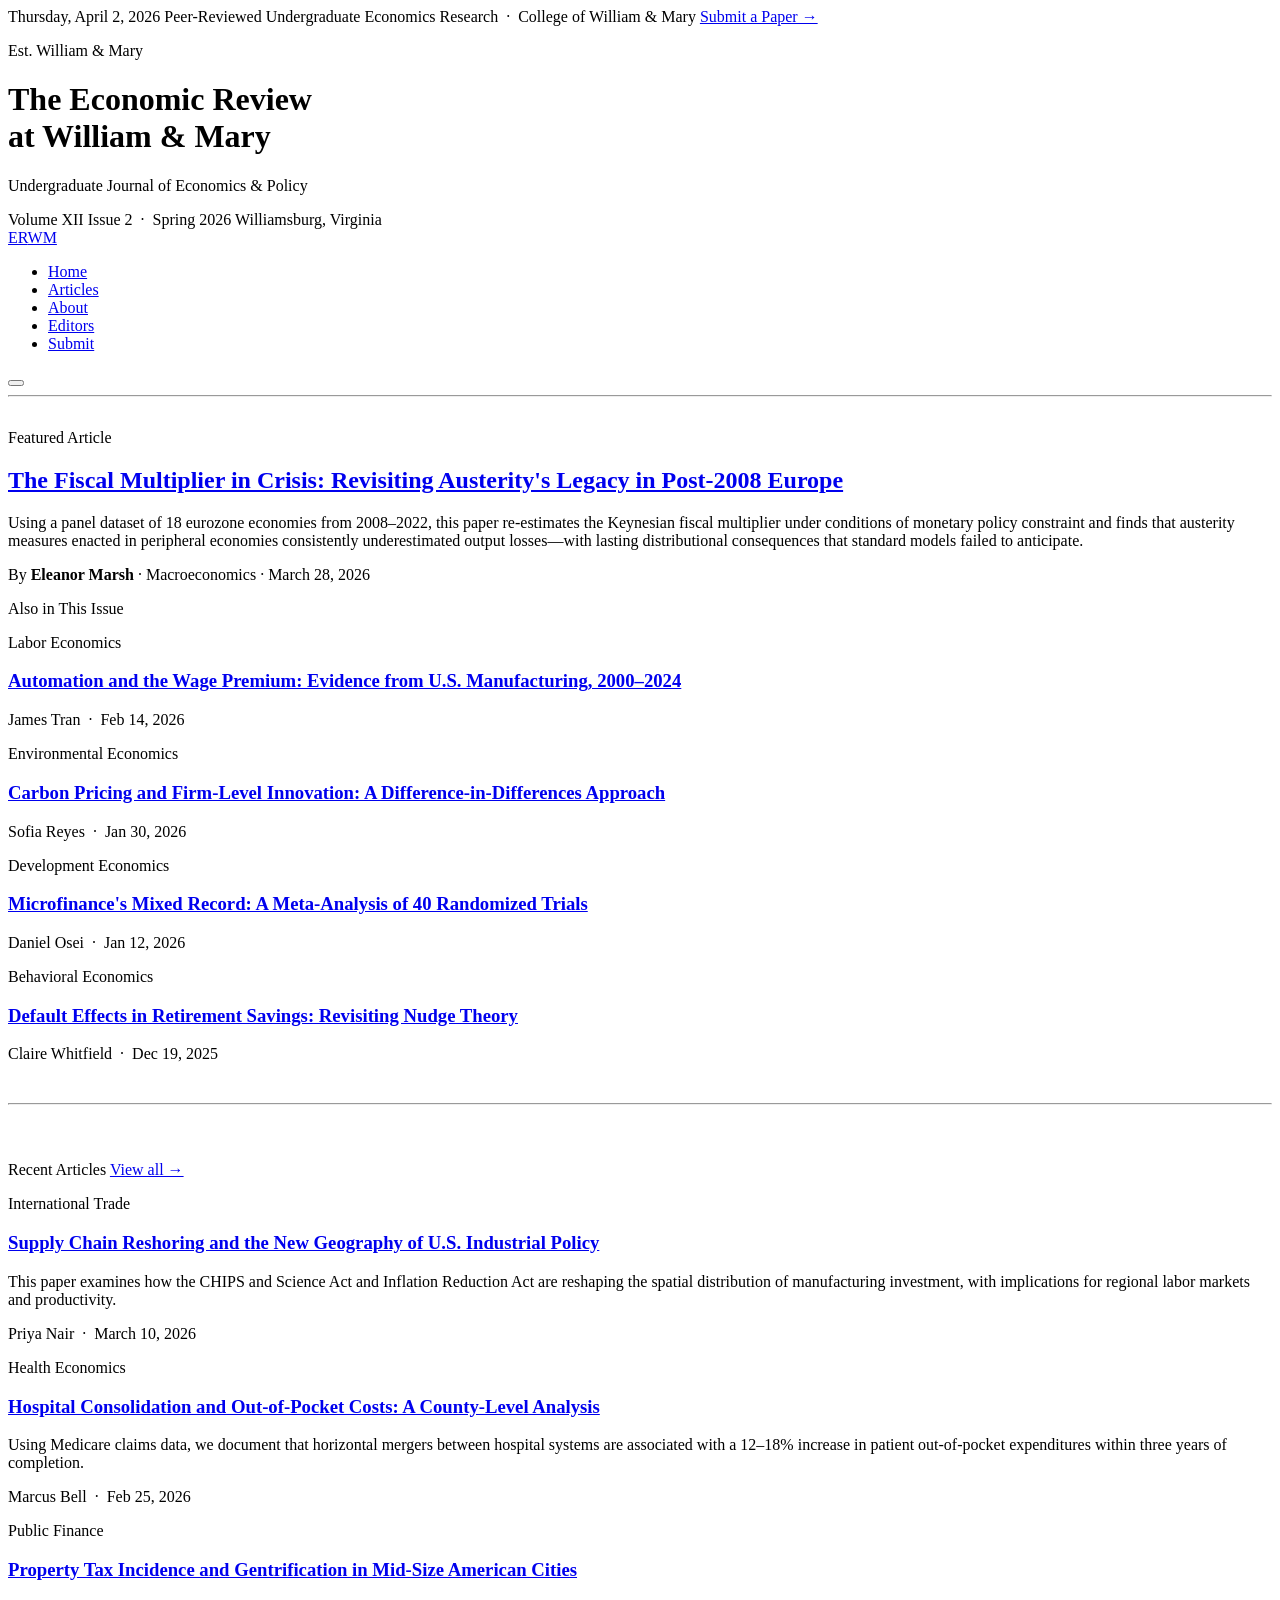
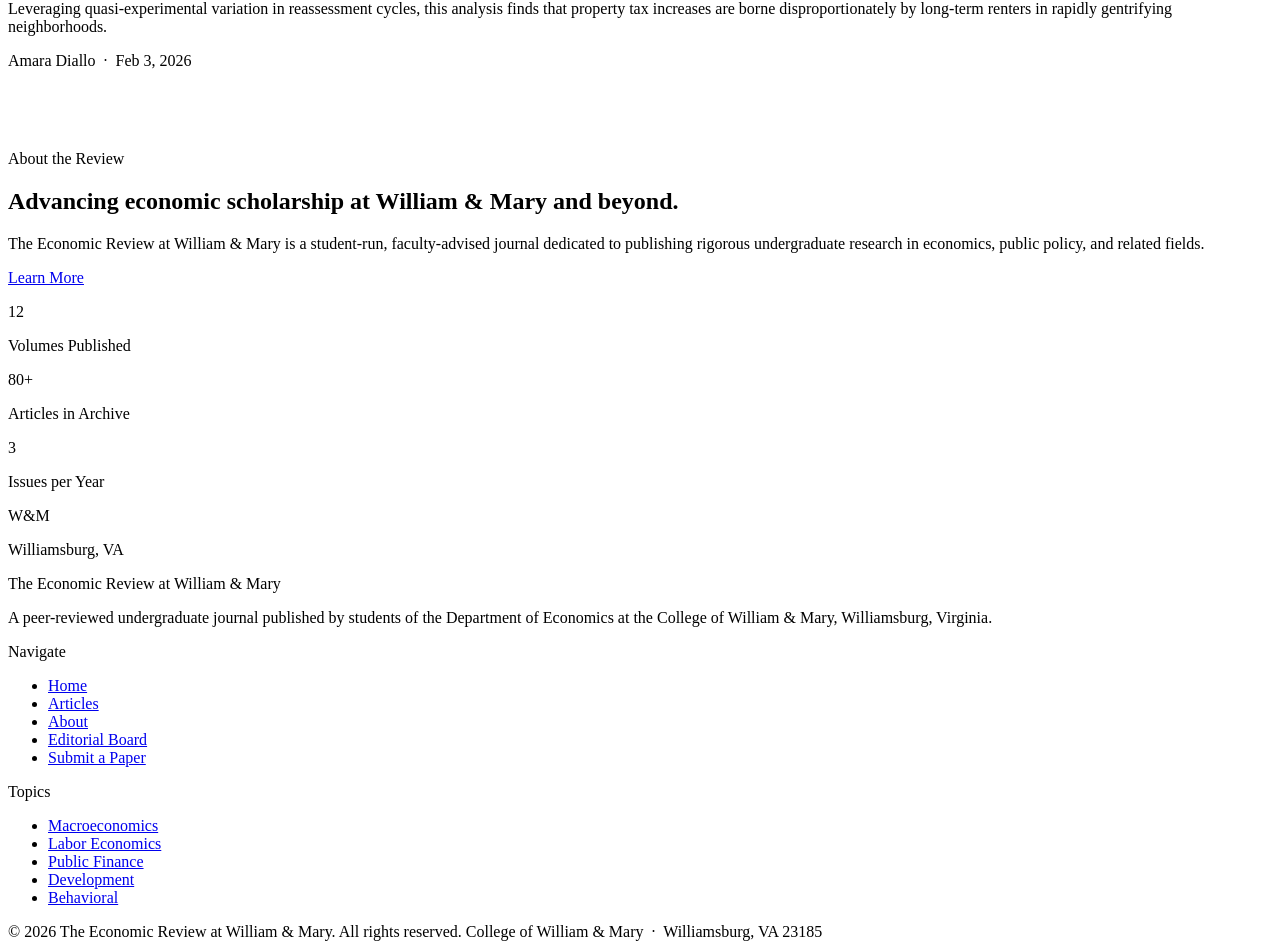
==== index.html @ deca7202 "Add index.html — Economic Review homepage This HTML file serves as the main structure for 'The Econo" ====
<!DOCTYPE html>
<html lang="en">
<head>
  <meta charset="UTF-8" />
  <meta name="viewport" content="width=device-width, initial-scale=1.0" />
  <title>The Economic Review at William & Mary</title>
  <meta name="description" content="Peer-reviewed undergraduate economics research and commentary from the College of William & Mary." />
  <link rel="stylesheet" href="css/styles.css" />
</head>
<body>

  <!-- Top Bar -->
  <div class="top-bar">
    <div class="container">
      <div class="top-bar__inner">
        <span class="top-bar__date">Thursday, April 2, 2026</span>
        <span>Peer-Reviewed Undergraduate Economics Research &nbsp;·&nbsp; College of William &amp; Mary</span>
        <a href="submit.html">Submit a Paper →</a>
      </div>
    </div>
  </div>

  <!-- Masthead -->
  <header class="masthead">
    <div class="container">
      <div class="masthead__inner">
        <p class="masthead__eyebrow">Est. William &amp; Mary</p>
        <h1 class="masthead__title">The Economic Review<br>at William &amp; Mary</h1>
        <p class="masthead__subtitle">Undergraduate Journal of Economics &amp; Policy</p>
        <div class="masthead__meta">
          <span>Volume XII</span>
          <span>Issue 2 &nbsp;·&nbsp; Spring 2026</span>
          <span>Williamsburg, Virginia</span>
        </div>
      </div>
    </div>
  </header>

  <!-- Navigation -->
  <nav class="nav" id="main-nav">
    <div class="container">
      <div class="nav__inner">
        <a class="nav__logo" href="index.html">ER<span>WM</span></a>
        <ul class="nav__links" id="nav-links">
          <li><a href="index.html" class="active">Home</a></li>
          <li><a href="articles.html">Articles</a></li>
          <li><a href="about.html">About</a></li>
          <li><a href="editors.html">Editors</a></li>
          <li><a href="submit.html" class="nav__cta">Submit</a></li>
        </ul>
        <button class="nav__hamburger" id="hamburger" aria-label="Toggle menu">
          <span></span><span></span><span></span>
        </button>
      </div>
    </div>
  </nav>

  <main>
    <section class="hero">
      <div class="container">
        <hr class="divider divider--thick" style="margin-bottom:2rem;">
        <div class="hero__grid">
          <article class="hero__main fade-up fade-up-1">
            <span class="hero__tag">Featured Article</span>
            <h2 class="hero__title">
              <a href="article.html">The Fiscal Multiplier in Crisis: Revisiting Austerity's Legacy in Post-2008 Europe</a>
            </h2>
            <p class="hero__excerpt">
              Using a panel dataset of 18 eurozone economies from 2008–2022, this paper re-estimates the Keynesian fiscal multiplier under conditions of monetary policy constraint and finds that austerity measures enacted in peripheral economies consistently underestimated output losses—with lasting distributional consequences that standard models failed to anticipate.
            </p>
            <div class="hero__byline">
              <span>By <strong>Eleanor Marsh</strong></span>
              <span class="hero__byline-dot">·</span>
              <span>Macroeconomics</span>
              <span class="hero__byline-dot">·</span>
              <span>March 28, 2026</span>
            </div>
          </article>
          <div class="hero__divider"></div>
          <aside class="hero__sidebar fade-up fade-up-2">
            <p class="sidebar-section__label">Also in This Issue</p>
            <article class="sidebar-article">
              <p class="sidebar-article__tag">Labor Economics</p>
              <h3 class="sidebar-article__title"><a href="article.html">Automation and the Wage Premium: Evidence from U.S. Manufacturing, 2000–2024</a></h3>
              <p class="sidebar-article__meta">James Tran &nbsp;·&nbsp; Feb 14, 2026</p>
            </article>
            <article class="sidebar-article">
              <p class="sidebar-article__tag">Environmental Economics</p>
              <h3 class="sidebar-article__title"><a href="article.html">Carbon Pricing and Firm-Level Innovation: A Difference-in-Differences Approach</a></h3>
              <p class="sidebar-article__meta">Sofia Reyes &nbsp;·&nbsp; Jan 30, 2026</p>
            </article>
            <article class="sidebar-article">
              <p class="sidebar-article__tag">Development Economics</p>
              <h3 class="sidebar-article__title"><a href="article.html">Microfinance's Mixed Record: A Meta-Analysis of 40 Randomized Trials</a></h3>
              <p class="sidebar-article__meta">Daniel Osei &nbsp;·&nbsp; Jan 12, 2026</p>
            </article>
            <article class="sidebar-article">
              <p class="sidebar-article__tag">Behavioral Economics</p>
              <h3 class="sidebar-article__title"><a href="article.html">Default Effects in Retirement Savings: Revisiting Nudge Theory</a></h3>
              <p class="sidebar-article__meta">Claire Whitfield &nbsp;·&nbsp; Dec 19, 2025</p>
            </article>
          </aside>
        </div>
        <hr class="divider" style="margin-top:2.5rem;">
      </div>
    </section>

    <section style="padding: 3rem 0;">
      <div class="container">
        <div class="section-header fade-up fade-up-1">
          <span class="section-header__title">Recent Articles</span>
          <span class="section-header__line"></span>
          <a class="section-header__link" href="articles.html">View all →</a>
        </div>
        <div class="articles-grid">
          <article class="article-card fade-up fade-up-2">
            <p class="article-card__tag">International Trade</p>
            <h3 class="article-card__title"><a href="article.html">Supply Chain Reshoring and the New Geography of U.S. Industrial Policy</a></h3>
            <p class="article-card__excerpt">This paper examines how the CHIPS and Science Act and Inflation Reduction Act are reshaping the spatial distribution of manufacturing investment, with implications for regional labor markets and productivity.</p>
            <p class="article-card__meta">Priya Nair &nbsp;·&nbsp; March 10, 2026</p>
          </article>
          <article class="article-card fade-up fade-up-3">
            <p class="article-card__tag">Health Economics</p>
            <h3 class="article-card__title"><a href="article.html">Hospital Consolidation and Out-of-Pocket Costs: A County-Level Analysis</a></h3>
            <p class="article-card__excerpt">Using Medicare claims data, we document that horizontal mergers between hospital systems are associated with a 12–18% increase in patient out-of-pocket expenditures within three years of completion.</p>
            <p class="article-card__meta">Marcus Bell &nbsp;·&nbsp; Feb 25, 2026</p>
          </article>
          <article class="article-card fade-up fade-up-4">
            <p class="article-card__tag">Public Finance</p>
            <h3 class="article-card__title"><a href="article.html">Property Tax Incidence and Gentrification in Mid-Size American Cities</a></h3>
            <p class="article-card__excerpt">Leveraging quasi-experimental variation in reassessment cycles, this analysis finds that property tax increases are borne disproportionately by long-term renters in rapidly gentrifying neighborhoods.</p>
            <p class="article-card__meta">Amara Diallo &nbsp;·&nbsp; Feb 3, 2026</p>
          </article>
        </div>
      </div>
    </section>

    <div class="about-strip">
      <div class="container">
        <div class="about-strip__inner">
          <div>
            <p class="about-strip__label">About the Review</p>
            <h2 class="about-strip__title">Advancing economic scholarship at William &amp; Mary and beyond.</h2>
            <p class="about-strip__text">The Economic Review at William &amp; Mary is a student-run, faculty-advised journal dedicated to publishing rigorous undergraduate research in economics, public policy, and related fields.</p>
            <a class="about-strip__cta" href="about.html">Learn More</a>
          </div>
          <div class="about-strip__stats">
            <div><p class="stat__number">12</p><p class="stat__label">Volumes Published</p></div>
            <div><p class="stat__number">80+</p><p class="stat__label">Articles in Archive</p></div>
            <div><p class="stat__number">3</p><p class="stat__label">Issues per Year</p></div>
            <div><p class="stat__number">W&amp;M</p><p class="stat__label">Williamsburg, VA</p></div>
          </div>
        </div>
      </div>
    </div>
  </main>

  <footer class="footer">
    <div class="container">
      <div class="footer__grid">
        <div>
          <p class="footer__brand-name">The Economic Review at William &amp; Mary</p>
          <p class="footer__brand-text">A peer-reviewed undergraduate journal published by students of the Department of Economics at the College of William &amp; Mary, Williamsburg, Virginia.</p>
        </div>
        <div>
          <p class="footer__col-title">Navigate</p>
          <ul class="footer__links">
            <li><a href="index.html">Home</a></li>
            <li><a href="articles.html">Articles</a></li>
            <li><a href="about.html">About</a></li>
            <li><a href="editors.html">Editorial Board</a></li>
            <li><a href="submit.html">Submit a Paper</a></li>
          </ul>
        </div>
        <div>
          <p class="footer__col-title">Topics</p>
          <ul class="footer__links">
            <li><a href="articles.html">Macroeconomics</a></li>
            <li><a href="articles.html">Labor Economics</a></li>
            <li><a href="articles.html">Public Finance</a></li>
            <li><a href="articles.html">Development</a></li>
            <li><a href="articles.html">Behavioral</a></li>
          </ul>
        </div>
      </div>
      <div class="footer__bottom">
        <span>&copy; 2026 The Economic Review at William &amp; Mary. All rights reserved.</span>
        <span>College of William &amp; Mary &nbsp;·&nbsp; Williamsburg, VA 23185</span>
      </div>
    </div>
  </footer>

  <script src="js/main.js"></script>
</body>
</html>
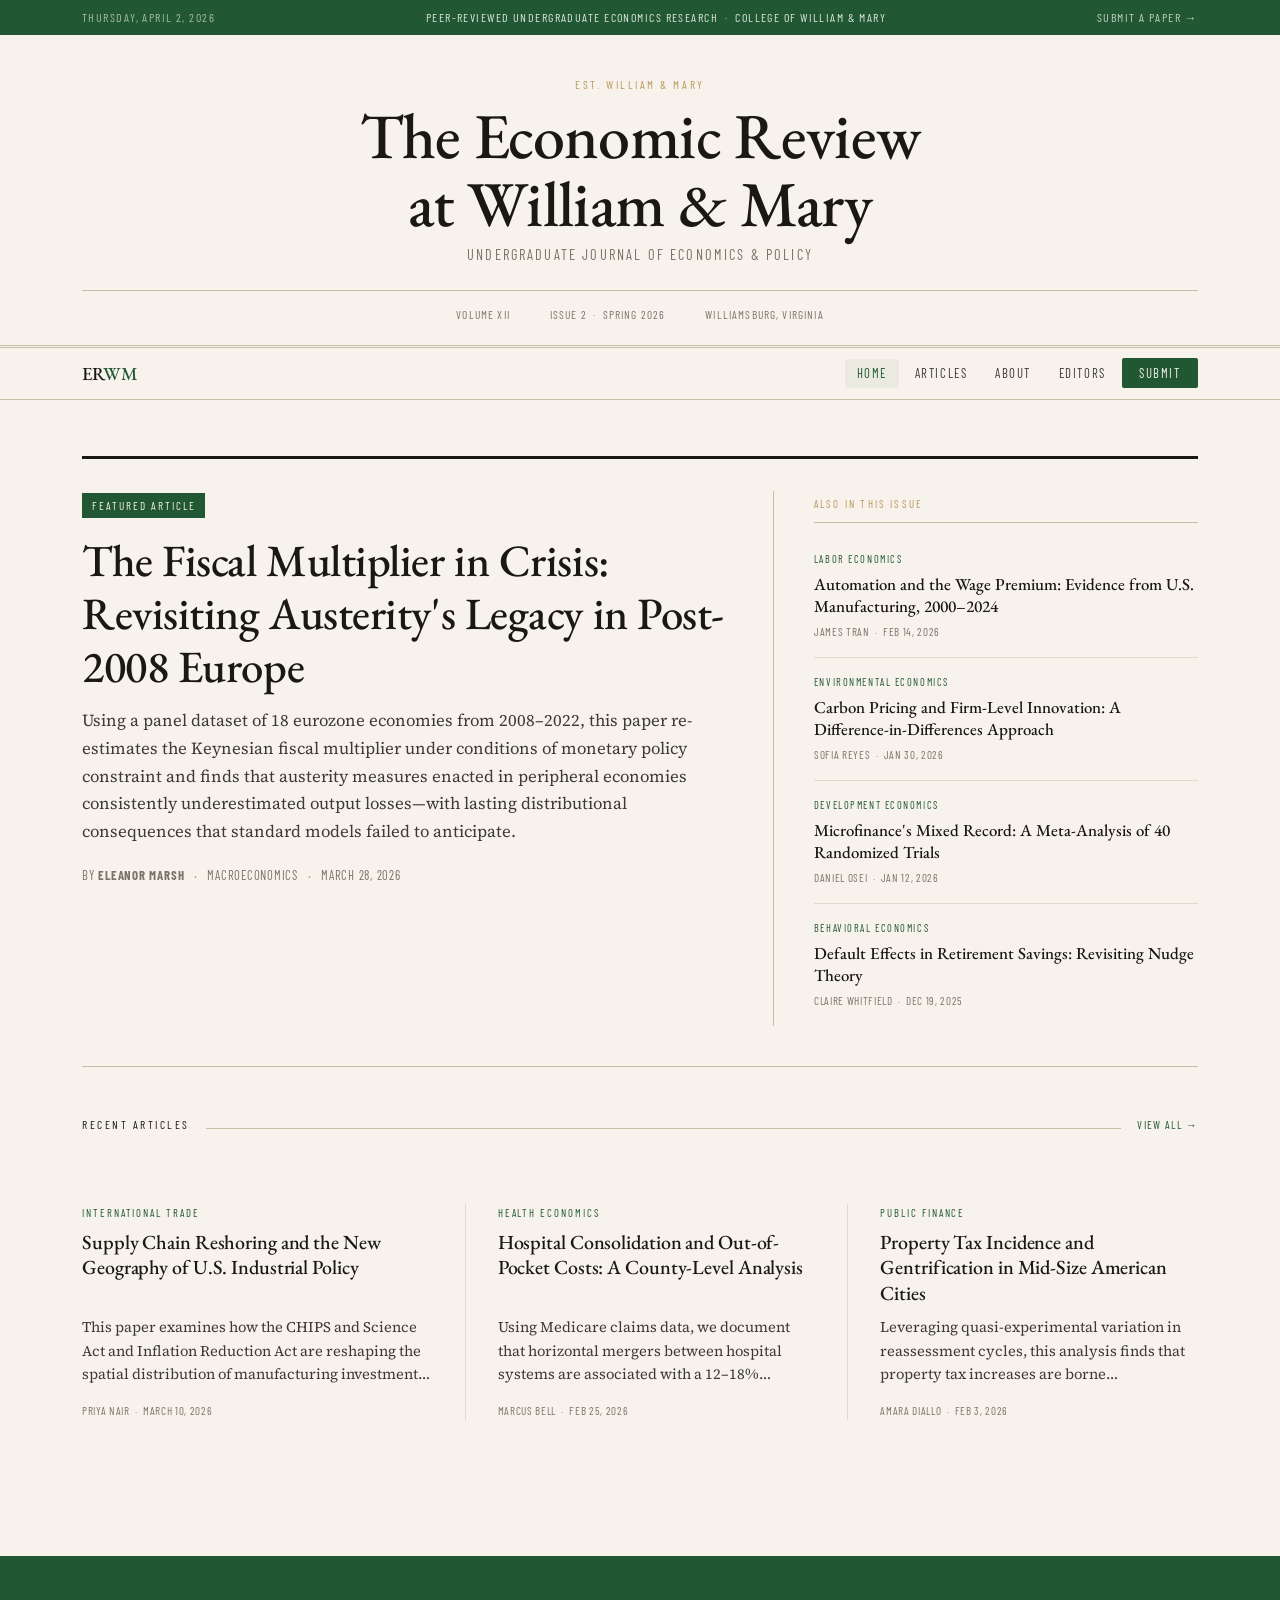
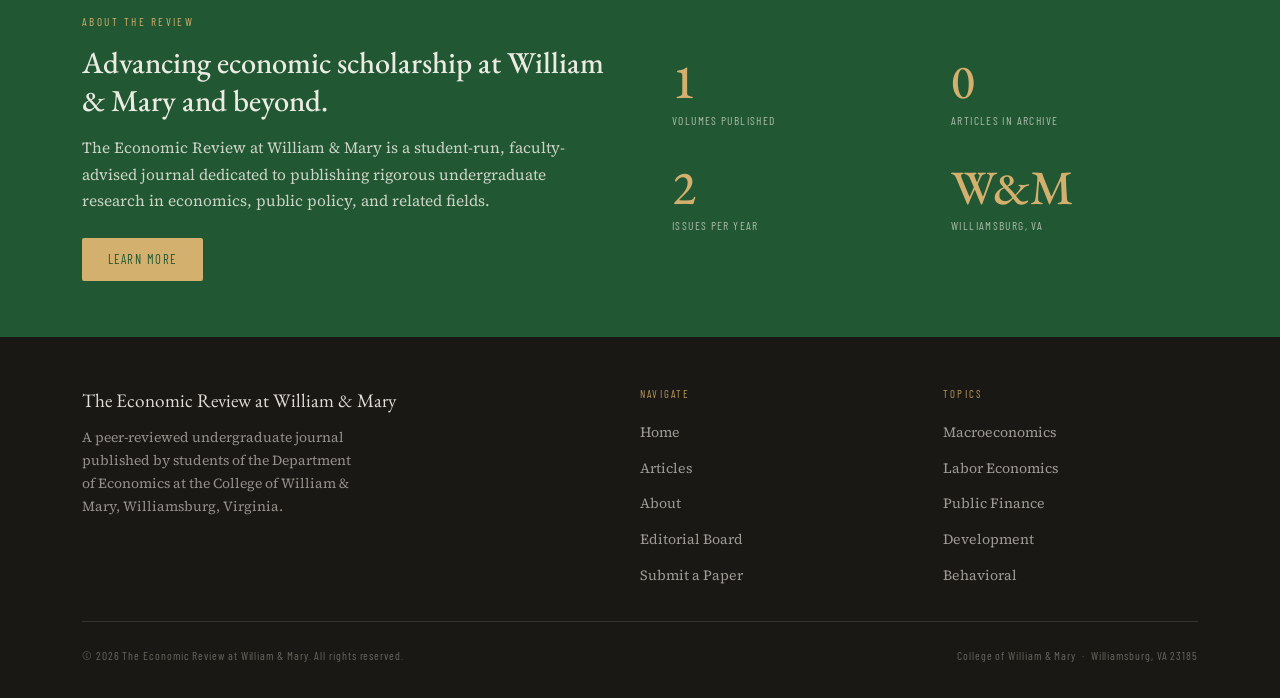
==== commit 5006ddd4: "Update statistics in about section of index.html" ====
--- a/index.html
+++ b/index.html
@@ -145,9 +145,9 @@
             <a class="about-strip__cta" href="about.html">Learn More</a>
           </div>
           <div class="about-strip__stats">
-            <div><p class="stat__number">12</p><p class="stat__label">Volumes Published</p></div>
-            <div><p class="stat__number">80+</p><p class="stat__label">Articles in Archive</p></div>
-            <div><p class="stat__number">3</p><p class="stat__label">Issues per Year</p></div>
+            <div><p class="stat__number">1</p><p class="stat__label">Volumes Published</p></div>
+            <div><p class="stat__number">0</p><p class="stat__label">Articles in Archive</p></div>
+            <div><p class="stat__number">2</p><p class="stat__label">Issues per Year</p></div>
             <div><p class="stat__number">W&amp;M</p><p class="stat__label">Williamsburg, VA</p></div>
           </div>
         </div>
--- a/css/styles.css
+++ b/css/styles.css
@@ -0,0 +1,828 @@
+/* ============================================================
+   The Economic Review at William & Mary
+   Stylesheet — Academic Editorial Theme
+   ============================================================ */
+
+@import url('https://fonts.googleapis.com/css2?family=EB+Garamond:ital,wght@0,400;0,500;0,600;0,700;1,400;1,500&family=Barlow+Condensed:wght@400;500;600;700&family=Source+Serif+4:ital,opsz,wght@0,8..60,300;0,8..60,400;0,8..60,600;1,8..60,300;1,8..60,400&display=swap');
+
+/* ─── Variables ─────────────────────────────────────────── */
+:root {
+  --cream:       #f7f3ec;
+  --cream-dark:  #ede7d9;
+  --ink:         #1a1814;
+  --ink-soft:    #3d3a34;
+  --ink-muted:   #7a7368;
+  --green:       #215732;
+  --green-light: #2e7142;
+  --gold:        #b9975b;
+  --gold-light:  #d4b06e;
+  --rule:        #c8bfa8;
+  --rule-light:  #e0d9cc;
+
+  --serif:       'EB Garamond', Georgia, serif;
+  --body-serif:  'Source Serif 4', Georgia, serif;
+  --condensed:   'Barlow Condensed', 'Arial Narrow', sans-serif;
+
+  --max-width:   1180px;
+  --col-gap:     2rem;
+}
+
+/* ─── Reset ──────────────────────────────────────────────── */
+*, *::before, *::after { box-sizing: border-box; margin: 0; padding: 0; }
+html { scroll-behavior: smooth; }
+img { display: block; max-width: 100%; }
+a { color: inherit; text-decoration: none; }
+
+body {
+  background-color: var(--cream);
+  color: var(--ink);
+  font-family: var(--body-serif);
+  font-size: 1.05rem;
+  line-height: 1.7;
+  -webkit-font-smoothing: antialiased;
+}
+
+/* ─── Layout Utilities ───────────────────────────────────── */
+.container {
+  width: 100%;
+  max-width: var(--max-width);
+  margin: 0 auto;
+  padding: 0 2rem;
+}
+
+.divider {
+  border: none;
+  border-top: 1px solid var(--rule);
+  margin: 0;
+}
+.divider--thick {
+  border-top: 3px solid var(--ink);
+}
+.divider--gold {
+  border-top: 2px solid var(--gold);
+}
+
+/* ─── Top Bar ────────────────────────────────────────────── */
+.top-bar {
+  background: var(--green);
+  color: rgba(255,255,255,0.85);
+  font-family: var(--condensed);
+  font-size: 0.75rem;
+  letter-spacing: 0.12em;
+  text-transform: uppercase;
+  padding: 0.45rem 0;
+  text-align: center;
+}
+.top-bar a { opacity: 0.85; transition: opacity 0.2s; }
+.top-bar a:hover { opacity: 1; }
+.top-bar__inner {
+  display: flex;
+  justify-content: space-between;
+  align-items: center;
+  gap: 1rem;
+}
+.top-bar__date { opacity: 0.7; }
+
+/* ─── Masthead ───────────────────────────────────────────── */
+.masthead {
+  padding: 2.5rem 0 0;
+  border-bottom: 3px double var(--rule);
+}
+.masthead__inner {
+  text-align: center;
+  padding-bottom: 1.25rem;
+}
+.masthead__eyebrow {
+  font-family: var(--condensed);
+  font-size: 0.72rem;
+  letter-spacing: 0.22em;
+  text-transform: uppercase;
+  color: var(--gold);
+  margin-bottom: 0.5rem;
+}
+.masthead__title {
+  font-family: var(--serif);
+  font-size: clamp(2.4rem, 5vw, 4.2rem);
+  font-weight: 500;
+  line-height: 1.05;
+  letter-spacing: -0.01em;
+  color: var(--ink);
+  margin-bottom: 0.4rem;
+}
+.masthead__subtitle {
+  font-family: var(--condensed);
+  font-size: 0.9rem;
+  letter-spacing: 0.15em;
+  text-transform: uppercase;
+  color: var(--ink-muted);
+  margin-bottom: 1.4rem;
+}
+.masthead__meta {
+  display: flex;
+  justify-content: center;
+  gap: 2.5rem;
+  font-family: var(--condensed);
+  font-size: 0.72rem;
+  letter-spacing: 0.1em;
+  text-transform: uppercase;
+  color: var(--ink-muted);
+  padding-top: 0.9rem;
+  border-top: 1px solid var(--rule);
+}
+
+/* ─── Navigation ─────────────────────────────────────────── */
+.nav {
+  background: var(--cream);
+  border-bottom: 1px solid var(--rule);
+  position: sticky;
+  top: 0;
+  z-index: 100;
+  transition: box-shadow 0.3s;
+}
+.nav.scrolled {
+  box-shadow: 0 2px 16px rgba(26,24,20,0.08);
+}
+.nav__inner {
+  display: flex;
+  align-items: center;
+  justify-content: space-between;
+  height: 3.2rem;
+}
+.nav__logo {
+  font-family: var(--serif);
+  font-size: 1.15rem;
+  font-weight: 500;
+  color: var(--ink);
+  white-space: nowrap;
+}
+.nav__logo span { color: var(--green); }
+.nav__links {
+  display: flex;
+  list-style: none;
+  gap: 0.25rem;
+}
+.nav__links a {
+  font-family: var(--condensed);
+  font-size: 0.8rem;
+  letter-spacing: 0.12em;
+  text-transform: uppercase;
+  color: var(--ink-soft);
+  padding: 0.4rem 0.75rem;
+  border-radius: 2px;
+  transition: color 0.2s, background 0.2s;
+}
+.nav__links a:hover, .nav__links a.active {
+  color: var(--green);
+  background: rgba(33,87,50,0.06);
+}
+.nav__cta {
+  font-family: var(--condensed);
+  font-size: 0.78rem;
+  letter-spacing: 0.1em;
+  text-transform: uppercase;
+  color: var(--cream) !important;
+  background: var(--green) !important;
+  padding: 0.45rem 1.1rem !important;
+  border-radius: 2px;
+  transition: background 0.2s !important;
+}
+.nav__cta:hover {
+  background: var(--green-light) !important;
+  color: var(--cream) !important;
+}
+.nav__hamburger {
+  display: none;
+  background: none;
+  border: none;
+  cursor: pointer;
+  padding: 0.25rem;
+  flex-direction: column;
+  gap: 5px;
+}
+.nav__hamburger span {
+  display: block;
+  width: 22px;
+  height: 2px;
+  background: var(--ink);
+  transition: transform 0.3s, opacity 0.3s;
+}
+
+/* ─── Hero / Featured ────────────────────────────────────── */
+.hero {
+  padding: 3.5rem 0 0;
+}
+.hero__grid {
+  display: grid;
+  grid-template-columns: 1fr 1px 38%;
+  gap: 0;
+  align-items: start;
+}
+.hero__main {
+  padding-right: 2.5rem;
+}
+.hero__divider {
+  background: var(--rule);
+  align-self: stretch;
+}
+.hero__sidebar {
+  padding-left: 2.5rem;
+  padding-top: 0.25rem;
+}
+
+.hero__tag {
+  display: inline-block;
+  font-family: var(--condensed);
+  font-size: 0.7rem;
+  letter-spacing: 0.18em;
+  text-transform: uppercase;
+  color: var(--cream);
+  background: var(--green);
+  padding: 0.2rem 0.6rem;
+  margin-bottom: 1rem;
+}
+.hero__title {
+  font-family: var(--serif);
+  font-size: clamp(1.9rem, 3.5vw, 3rem);
+  font-weight: 500;
+  line-height: 1.18;
+  letter-spacing: -0.01em;
+  margin-bottom: 0.9rem;
+  color: var(--ink);
+}
+.hero__title a:hover { color: var(--green); }
+.hero__excerpt {
+  font-size: 1.05rem;
+  color: var(--ink-soft);
+  line-height: 1.65;
+  margin-bottom: 1.2rem;
+}
+.hero__byline {
+  display: flex;
+  align-items: center;
+  gap: 0.6rem;
+  font-family: var(--condensed);
+  font-size: 0.8rem;
+  letter-spacing: 0.06em;
+  color: var(--ink-muted);
+  text-transform: uppercase;
+}
+.hero__byline-dot { color: var(--gold); font-size: 1.2em; line-height: 1; }
+
+/* Sidebar inside hero */
+.sidebar-section__label {
+  font-family: var(--condensed);
+  font-size: 0.68rem;
+  letter-spacing: 0.2em;
+  text-transform: uppercase;
+  color: var(--gold);
+  margin-bottom: 0.8rem;
+  padding-bottom: 0.5rem;
+  border-bottom: 1px solid var(--rule);
+}
+.sidebar-article {
+  padding: 1rem 0;
+  border-bottom: 1px solid var(--rule-light);
+}
+.sidebar-article:last-child { border-bottom: none; }
+.sidebar-article__tag {
+  font-family: var(--condensed);
+  font-size: 0.65rem;
+  letter-spacing: 0.15em;
+  text-transform: uppercase;
+  color: var(--green);
+  margin-bottom: 0.3rem;
+}
+.sidebar-article__title {
+  font-family: var(--serif);
+  font-size: 1.05rem;
+  font-weight: 500;
+  line-height: 1.3;
+  color: var(--ink);
+  margin-bottom: 0.3rem;
+}
+.sidebar-article__title a:hover { color: var(--green); }
+.sidebar-article__meta {
+  font-family: var(--condensed);
+  font-size: 0.7rem;
+  letter-spacing: 0.06em;
+  color: var(--ink-muted);
+  text-transform: uppercase;
+}
+
+/* ─── Section Headers ────────────────────────────────────── */
+.section-header {
+  display: flex;
+  align-items: baseline;
+  gap: 1rem;
+  margin-bottom: 1.8rem;
+}
+.section-header__title {
+  font-family: var(--condensed);
+  font-size: 0.72rem;
+  letter-spacing: 0.22em;
+  text-transform: uppercase;
+  color: var(--ink);
+  white-space: nowrap;
+}
+.section-header__line {
+  flex: 1;
+  height: 1px;
+  background: var(--rule);
+}
+.section-header__link {
+  font-family: var(--condensed);
+  font-size: 0.7rem;
+  letter-spacing: 0.12em;
+  text-transform: uppercase;
+  color: var(--green);
+  white-space: nowrap;
+  transition: color 0.2s;
+}
+.section-header__link:hover { color: var(--gold); }
+
+/* ─── Article Cards ──────────────────────────────────────── */
+.articles-grid {
+  display: grid;
+  grid-template-columns: repeat(3, 1fr);
+  gap: 2rem var(--col-gap);
+  padding: 2.5rem 0;
+}
+
+.article-card {
+  display: flex;
+  flex-direction: column;
+}
+.article-card + .article-card {
+  border-left: 1px solid var(--rule-light);
+  padding-left: var(--col-gap);
+}
+.article-card__tag {
+  font-family: var(--condensed);
+  font-size: 0.67rem;
+  letter-spacing: 0.18em;
+  text-transform: uppercase;
+  color: var(--green);
+  margin-bottom: 0.5rem;
+}
+.article-card__title {
+  font-family: var(--serif);
+  font-size: 1.25rem;
+  font-weight: 500;
+  line-height: 1.28;
+  letter-spacing: -0.005em;
+  color: var(--ink);
+  margin-bottom: 0.6rem;
+  flex: 1;
+}
+.article-card__title a:hover { color: var(--green); }
+.article-card__excerpt {
+  font-size: 0.92rem;
+  color: var(--ink-soft);
+  line-height: 1.6;
+  margin-bottom: 0.9rem;
+  display: -webkit-box;
+  -webkit-line-clamp: 3;
+  -webkit-box-orient: vertical;
+  overflow: hidden;
+}
+.article-card__meta {
+  font-family: var(--condensed);
+  font-size: 0.7rem;
+  letter-spacing: 0.06em;
+  text-transform: uppercase;
+  color: var(--ink-muted);
+  margin-top: auto;
+}
+
+/* ─── List Articles (for articles.html) ──────────────────── */
+.articles-list {
+  padding: 2rem 0;
+}
+.article-row {
+  display: grid;
+  grid-template-columns: 1fr auto;
+  gap: 1rem 2rem;
+  align-items: start;
+  padding: 1.4rem 0;
+  border-bottom: 1px solid var(--rule-light);
+  transition: background 0.15s;
+}
+.article-row:hover { background: rgba(33,87,50,0.025); margin: 0 -1rem; padding-left: 1rem; padding-right: 1rem; }
+.article-row__tag {
+  font-family: var(--condensed);
+  font-size: 0.67rem;
+  letter-spacing: 0.18em;
+  text-transform: uppercase;
+  color: var(--green);
+  margin-bottom: 0.35rem;
+}
+.article-row__title {
+  font-family: var(--serif);
+  font-size: 1.3rem;
+  font-weight: 500;
+  line-height: 1.25;
+  color: var(--ink);
+  margin-bottom: 0.4rem;
+}
+.article-row__title a:hover { color: var(--green); }
+.article-row__excerpt {
+  font-size: 0.9rem;
+  color: var(--ink-soft);
+  line-height: 1.55;
+  display: -webkit-box;
+  -webkit-line-clamp: 2;
+  -webkit-box-orient: vertical;
+  overflow: hidden;
+}
+.article-row__meta {
+  font-family: var(--condensed);
+  font-size: 0.7rem;
+  letter-spacing: 0.06em;
+  text-transform: uppercase;
+  color: var(--ink-muted);
+  text-align: right;
+  white-space: nowrap;
+  padding-top: 0.25rem;
+}
+
+/* ─── Topic Filter Bar ───────────────────────────────────── */
+.filter-bar {
+  display: flex;
+  flex-wrap: wrap;
+  gap: 0.5rem;
+  padding: 1.25rem 0;
+  border-bottom: 1px solid var(--rule);
+  margin-bottom: 0;
+}
+.filter-btn {
+  font-family: var(--condensed);
+  font-size: 0.72rem;
+  letter-spacing: 0.12em;
+  text-transform: uppercase;
+  background: none;
+  border: 1px solid var(--rule);
+  color: var(--ink-soft);
+  padding: 0.3rem 0.75rem;
+  cursor: pointer;
+  transition: all 0.2s;
+  border-radius: 2px;
+}
+.filter-btn:hover, .filter-btn.active {
+  background: var(--green);
+  border-color: var(--green);
+  color: var(--cream);
+}
+
+/* ─── Article Page ───────────────────────────────────────── */
+.article-page {
+  display: grid;
+  grid-template-columns: 1fr 300px;
+  gap: 4rem;
+  padding: 3rem 0 4rem;
+  align-items: start;
+}
+.article-page__body { min-width: 0; }
+.article-header { margin-bottom: 2.5rem; }
+.article-header__tag {
+  display: inline-block;
+  font-family: var(--condensed);
+  font-size: 0.7rem;
+  letter-spacing: 0.18em;
+  text-transform: uppercase;
+  color: var(--cream);
+  background: var(--green);
+  padding: 0.2rem 0.6rem;
+  margin-bottom: 1rem;
+}
+.article-header__title {
+  font-family: var(--serif);
+  font-size: clamp(2rem, 4vw, 3.2rem);
+  font-weight: 500;
+  line-height: 1.12;
+  letter-spacing: -0.015em;
+  color: var(--ink);
+  margin-bottom: 1rem;
+}
+.article-header__abstract {
+  font-family: var(--body-serif);
+  font-style: italic;
+  font-size: 1.1rem;
+  color: var(--ink-soft);
+  line-height: 1.65;
+  padding: 1.2rem 1.5rem;
+  border-left: 3px solid var(--gold);
+  background: rgba(185,151,91,0.06);
+  margin-bottom: 1.5rem;
+}
+.article-header__byline {
+  font-family: var(--condensed);
+  font-size: 0.82rem;
+  letter-spacing: 0.1em;
+  text-transform: uppercase;
+  color: var(--ink-muted);
+  display: flex;
+  flex-wrap: wrap;
+  gap: 0.4rem 1.5rem;
+  padding-bottom: 1.5rem;
+  border-bottom: 2px solid var(--rule);
+}
+.article-header__byline strong { color: var(--ink-soft); }
+
+/* Article body typography */
+.article-content {
+  font-size: 1.08rem;
+  line-height: 1.78;
+  color: var(--ink-soft);
+}
+.article-content h2 {
+  font-family: var(--serif);
+  font-size: 1.7rem;
+  font-weight: 500;
+  color: var(--ink);
+  margin: 2.5rem 0 0.8rem;
+  letter-spacing: -0.01em;
+}
+.article-content h3 {
+  font-family: var(--serif);
+  font-size: 1.25rem;
+  font-weight: 600;
+  color: var(--ink);
+  margin: 2rem 0 0.6rem;
+}
+.article-content p { margin-bottom: 1.4rem; }
+.article-content p:first-child::first-letter {
+  font-family: var(--serif);
+  font-size: 3.6em;
+  font-weight: 500;
+  line-height: 0.75;
+  float: left;
+  margin: 0.08em 0.08em 0 0;
+  color: var(--green);
+}
+.article-content blockquote {
+  font-family: var(--serif);
+  font-style: italic;
+  font-size: 1.25rem;
+  line-height: 1.55;
+  color: var(--ink);
+  padding: 1rem 1.5rem;
+  border-left: 3px solid var(--gold);
+  margin: 2rem 0;
+}
+.article-content ul, .article-content ol {
+  padding-left: 1.5rem;
+  margin-bottom: 1.4rem;
+}
+.article-content li { margin-bottom: 0.4rem; }
+.article-content a {
+  color: var(--green);
+  border-bottom: 1px solid rgba(33,87,50,0.3);
+  transition: border-color 0.2s;
+}
+.article-content a:hover { border-color: var(--green); }
+.article-content .footnote {
+  font-size: 0.85rem;
+  color: var(--ink-muted);
+  border-top: 1px solid var(--rule);
+  padding-top: 1rem;
+  margin-top: 2rem;
+}
+
+/* Article Sidebar */
+.article-sidebar { position: sticky; top: 5rem; }
+.sidebar-box {
+  border: 1px solid var(--rule);
+  padding: 1.25rem;
+  margin-bottom: 1.5rem;
+}
+.sidebar-box__title {
+  font-family: var(--condensed);
+  font-size: 0.68rem;
+  letter-spacing: 0.2em;
+  text-transform: uppercase;
+  color: var(--gold);
+  margin-bottom: 0.9rem;
+  padding-bottom: 0.6rem;
+  border-bottom: 1px solid var(--rule);
+}
+
+/* ─── About Strip ────────────────────────────────────────── */
+.about-strip {
+  background: var(--green);
+  color: var(--cream);
+  padding: 3.5rem 0;
+  margin: 3rem 0 0;
+}
+.about-strip__inner {
+  display: grid;
+  grid-template-columns: 1fr 1fr;
+  gap: 4rem;
+  align-items: center;
+}
+.about-strip__label {
+  font-family: var(--condensed);
+  font-size: 0.7rem;
+  letter-spacing: 0.22em;
+  text-transform: uppercase;
+  color: var(--gold-light);
+  margin-bottom: 0.75rem;
+}
+.about-strip__title {
+  font-family: var(--serif);
+  font-size: 1.9rem;
+  font-weight: 500;
+  line-height: 1.25;
+  margin-bottom: 1rem;
+  color: rgba(247,243,236,0.95);
+}
+.about-strip__text {
+  font-size: 0.97rem;
+  line-height: 1.7;
+  color: rgba(247,243,236,0.8);
+}
+.about-strip__cta {
+  display: inline-block;
+  font-family: var(--condensed);
+  font-size: 0.8rem;
+  letter-spacing: 0.12em;
+  text-transform: uppercase;
+  color: var(--green);
+  background: var(--gold-light);
+  padding: 0.65rem 1.6rem;
+  margin-top: 1.5rem;
+  transition: background 0.2s;
+  border-radius: 2px;
+}
+.about-strip__cta:hover { background: var(--cream); }
+.about-strip__stats {
+  display: grid;
+  grid-template-columns: 1fr 1fr;
+  gap: 2rem;
+}
+.stat__number {
+  font-family: var(--serif);
+  font-size: 3rem;
+  font-weight: 500;
+  color: var(--gold-light);
+  line-height: 1;
+  margin-bottom: 0.35rem;
+}
+.stat__label {
+  font-family: var(--condensed);
+  font-size: 0.72rem;
+  letter-spacing: 0.12em;
+  text-transform: uppercase;
+  color: rgba(247,243,236,0.65);
+}
+
+/* ─── Footer ─────────────────────────────────────────────── */
+.footer {
+  background: var(--ink);
+  color: rgba(247,243,236,0.7);
+  padding: 3rem 0 2rem;
+}
+.footer__grid {
+  display: grid;
+  grid-template-columns: 2fr 1fr 1fr;
+  gap: 3rem;
+  padding-bottom: 2rem;
+  border-bottom: 1px solid rgba(247,243,236,0.12);
+  margin-bottom: 1.5rem;
+}
+.footer__brand-name {
+  font-family: var(--serif);
+  font-size: 1.2rem;
+  color: rgba(247,243,236,0.9);
+  margin-bottom: 0.6rem;
+}
+.footer__brand-text {
+  font-size: 0.87rem;
+  line-height: 1.65;
+  color: rgba(247,243,236,0.55);
+  max-width: 280px;
+}
+.footer__col-title {
+  font-family: var(--condensed);
+  font-size: 0.68rem;
+  letter-spacing: 0.2em;
+  text-transform: uppercase;
+  color: var(--gold);
+  margin-bottom: 0.9rem;
+}
+.footer__links {
+  list-style: none;
+  display: flex;
+  flex-direction: column;
+  gap: 0.45rem;
+}
+.footer__links a {
+  font-size: 0.88rem;
+  color: rgba(247,243,236,0.6);
+  transition: color 0.2s;
+}
+.footer__links a:hover { color: rgba(247,243,236,0.95); }
+.footer__bottom {
+  display: flex;
+  justify-content: space-between;
+  align-items: center;
+  font-family: var(--condensed);
+  font-size: 0.72rem;
+  letter-spacing: 0.08em;
+  color: rgba(247,243,236,0.35);
+}
+
+/* ─── Page Hero (inner pages) ────────────────────────────── */
+.page-hero {
+  padding: 3rem 0 2rem;
+  border-bottom: 1px solid var(--rule);
+}
+.page-hero__label {
+  font-family: var(--condensed);
+  font-size: 0.7rem;
+  letter-spacing: 0.22em;
+  text-transform: uppercase;
+  color: var(--gold);
+  margin-bottom: 0.5rem;
+}
+.page-hero__title {
+  font-family: var(--serif);
+  font-size: clamp(2rem, 4vw, 3rem);
+  font-weight: 500;
+  line-height: 1.1;
+  letter-spacing: -0.01em;
+}
+.page-hero__desc {
+  max-width: 580px;
+  color: var(--ink-soft);
+  margin-top: 0.75rem;
+  font-size: 1rem;
+}
+
+/* ─── Animations ──────────────────────────────────────────── */
+@keyframes fadeUp {
+  from { opacity: 0; transform: translateY(18px); }
+  to   { opacity: 1; transform: translateY(0); }
+}
+.fade-up {
+  animation: fadeUp 0.55s ease forwards;
+}
+.fade-up-1 { animation-delay: 0.05s; opacity: 0; }
+.fade-up-2 { animation-delay: 0.15s; opacity: 0; }
+.fade-up-3 { animation-delay: 0.25s; opacity: 0; }
+.fade-up-4 { animation-delay: 0.35s; opacity: 0; }
+
+/* ─── Responsive ──────────────────────────────────────────── */
+@media (max-width: 900px) {
+  .hero__grid {
+    grid-template-columns: 1fr;
+  }
+  .hero__main { padding-right: 0; margin-bottom: 2rem; }
+  .hero__divider { display: none; }
+  .hero__sidebar { padding-left: 0; border-top: 1px solid var(--rule); padding-top: 1.5rem; }
+
+  .articles-grid {
+    grid-template-columns: 1fr 1fr;
+  }
+  .article-card + .article-card:nth-child(odd) { border-left: none; padding-left: 0; }
+  .article-card + .article-card:nth-child(even) { border-left: 1px solid var(--rule-light); padding-left: var(--col-gap); }
+
+  .about-strip__inner { grid-template-columns: 1fr; gap: 2.5rem; }
+  .footer__grid { grid-template-columns: 1fr 1fr; }
+
+  .article-page { grid-template-columns: 1fr; }
+  .article-sidebar { position: static; }
+}
+
+@media (max-width: 640px) {
+  .container { padding: 0 1.25rem; }
+  .top-bar__inner { flex-direction: column; gap: 0.25rem; }
+  .top-bar__date { display: none; }
+
+  .nav__links { display: none; }
+  .nav__links.open {
+    display: flex;
+    flex-direction: column;
+    position: absolute;
+    top: 3.2rem;
+    left: 0;
+    right: 0;
+    background: var(--cream);
+    border-bottom: 1px solid var(--rule);
+    padding: 1rem;
+    gap: 0.5rem;
+    z-index: 99;
+  }
+  .nav__hamburger { display: flex; }
+
+  .articles-grid { grid-template-columns: 1fr; }
+  .article-card + .article-card { border-left: none; padding-left: 0; border-top: 1px solid var(--rule-light); padding-top: 1.5rem; }
+
+  .about-strip__stats { grid-template-columns: 1fr 1fr; }
+  .footer__grid { grid-template-columns: 1fr; gap: 2rem; }
+  .footer__bottom { flex-direction: column; gap: 0.5rem; text-align: center; }
+
+  .article-row { grid-template-columns: 1fr; }
+  .article-row__meta { text-align: left; }
+
+  .masthead__meta { flex-direction: column; gap: 0.3rem; align-items: center; }
+}
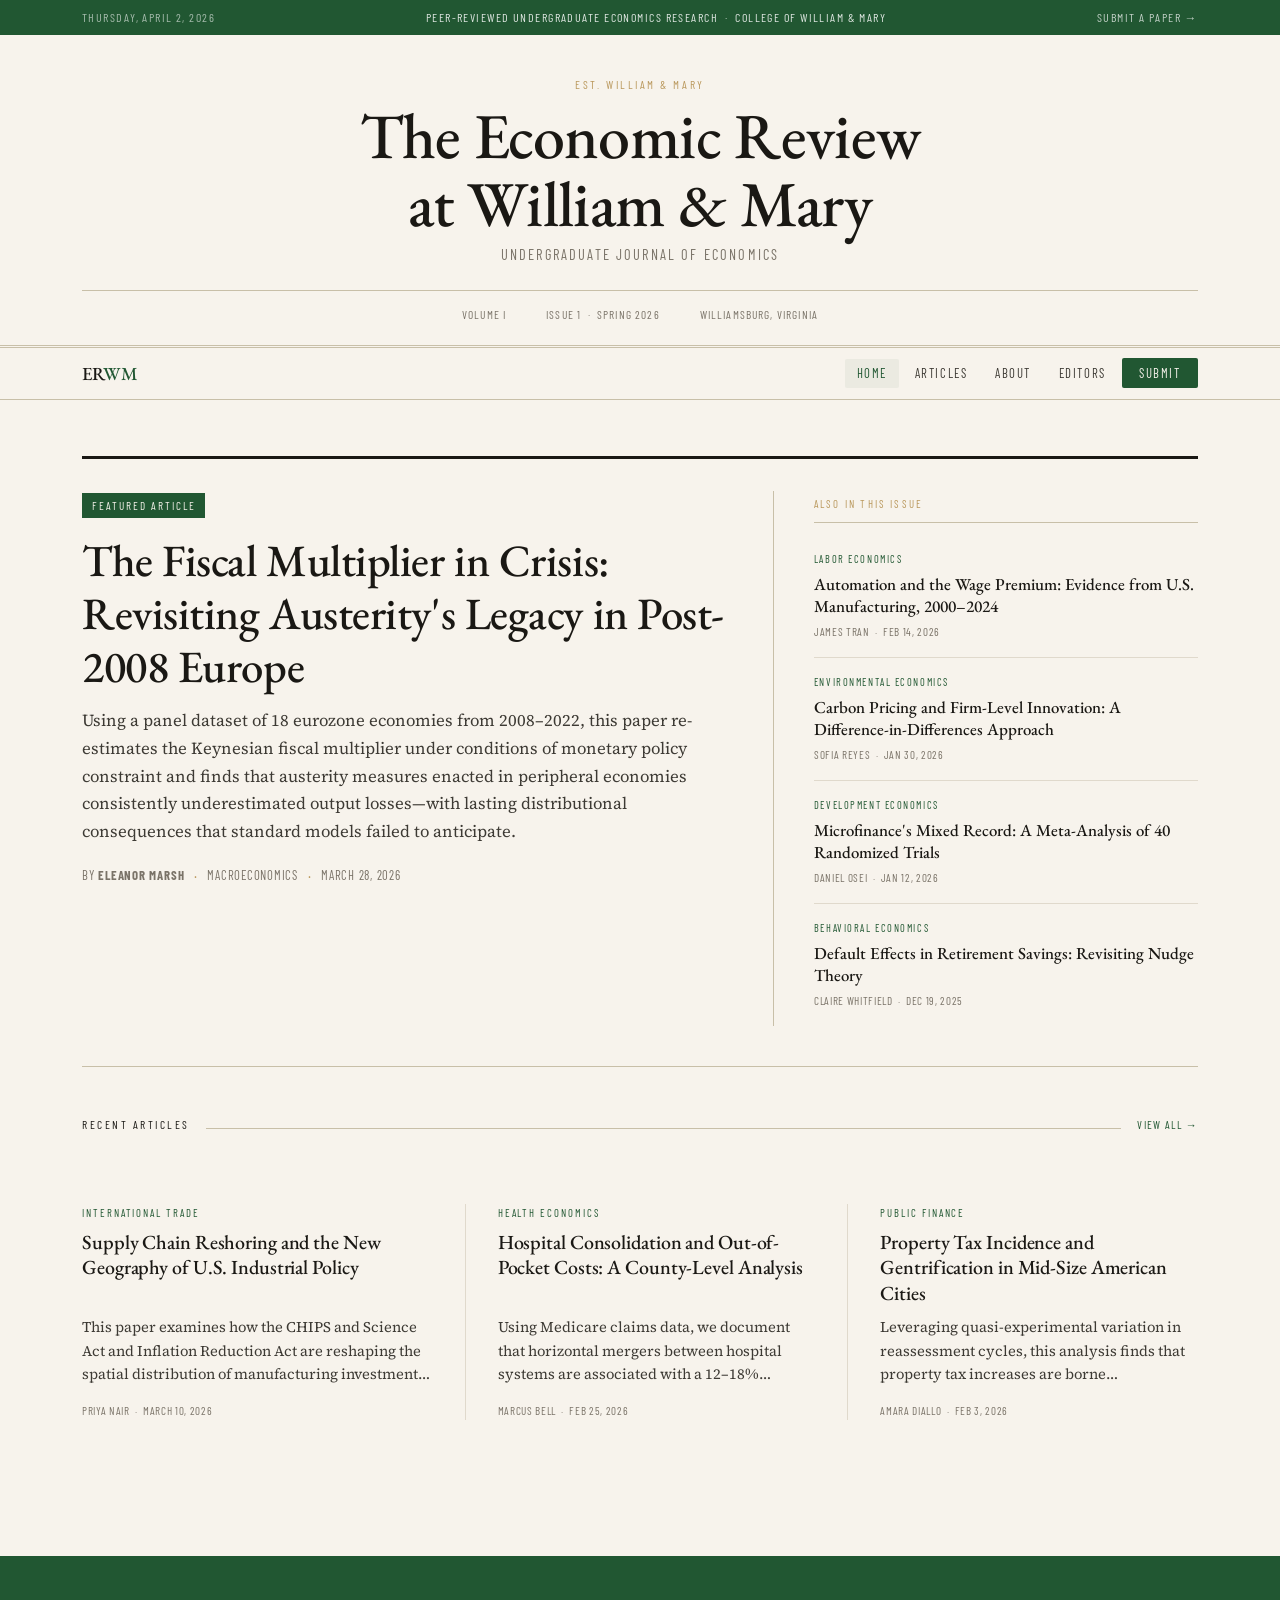
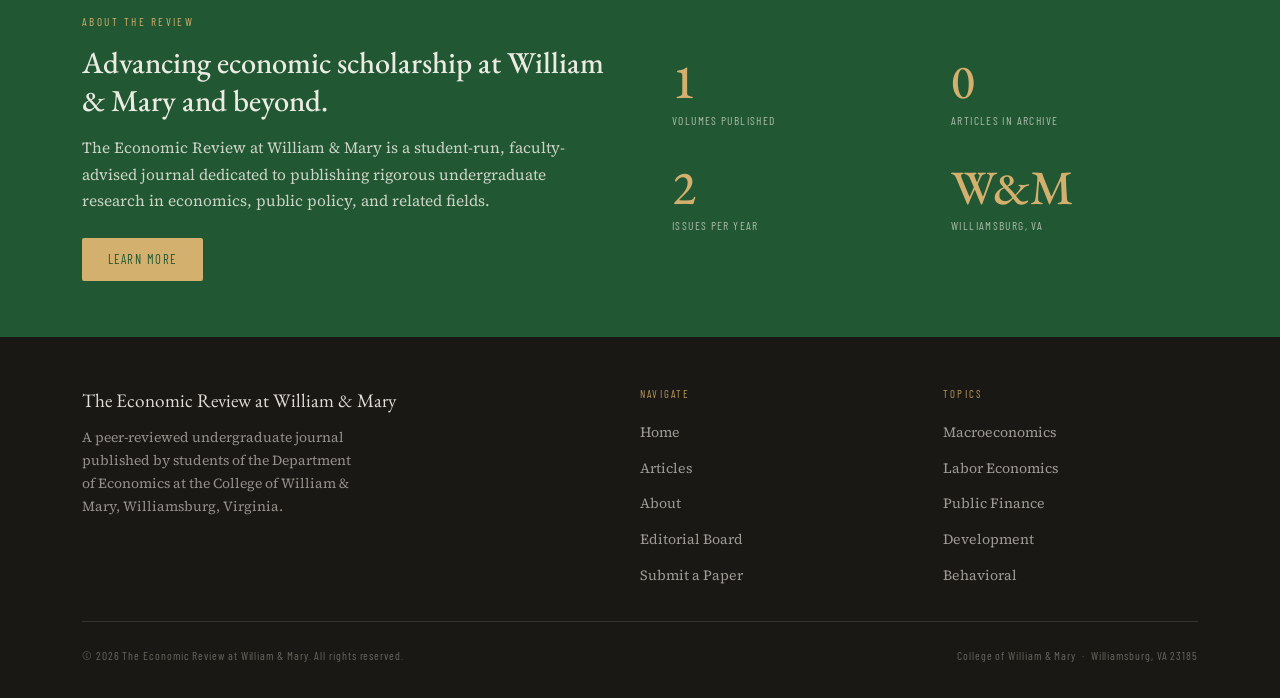
==== commit 8e8c4acb: "Update journal subtitle and volume/issue information" ====
--- a/index.html
+++ b/index.html
@@ -26,10 +26,10 @@
       <div class="masthead__inner">
         <p class="masthead__eyebrow">Est. William &amp; Mary</p>
         <h1 class="masthead__title">The Economic Review<br>at William &amp; Mary</h1>
-        <p class="masthead__subtitle">Undergraduate Journal of Economics &amp; Policy</p>
+        <p class="masthead__subtitle">Undergraduate Journal of Economics</p>
         <div class="masthead__meta">
-          <span>Volume XII</span>
-          <span>Issue 2 &nbsp;·&nbsp; Spring 2026</span>
+          <span>Volume I</span>
+          <span>Issue 1 &nbsp;·&nbsp; Spring 2026</span>
           <span>Williamsburg, Virginia</span>
         </div>
       </div>
